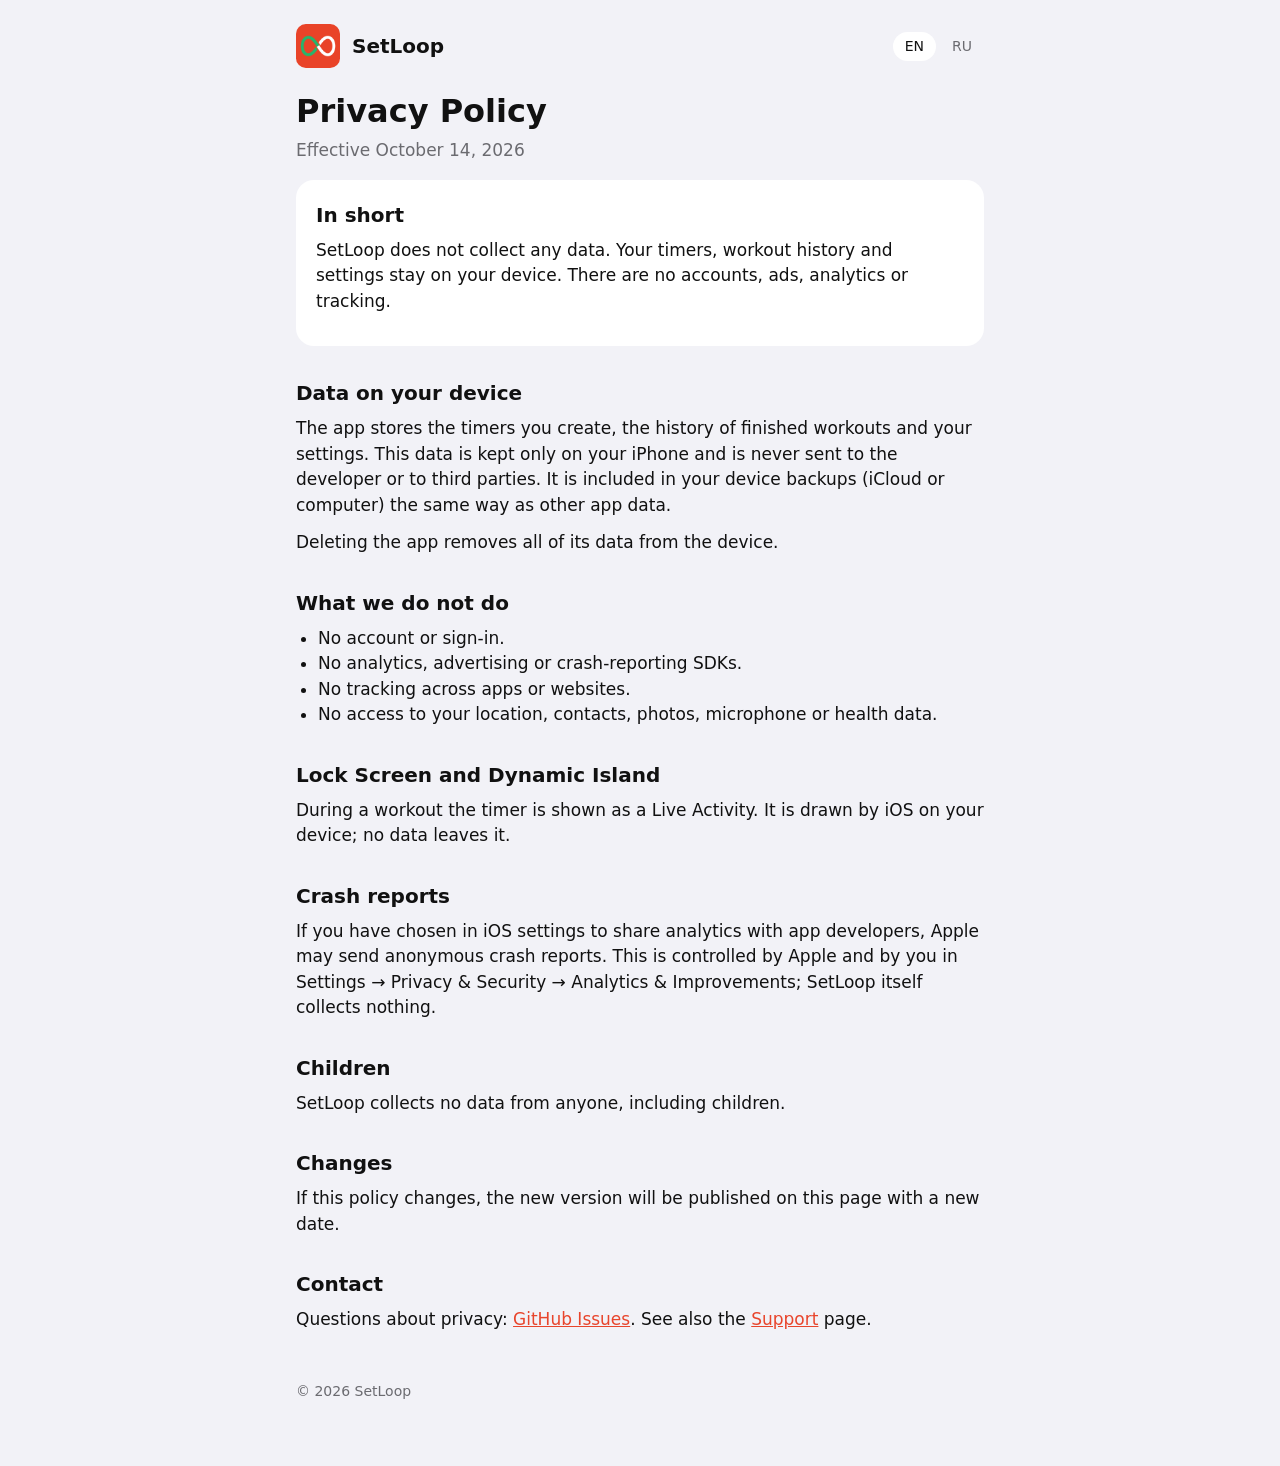
==== site/privacy/index.html @ 95d92388 "Add GitHub Pages site: home, privacy and support in RU and EN Deployed from site/ by the Pages workf" ====
<!doctype html>
<html lang="en">
<head>
<meta charset="utf-8">
<meta name="viewport" content="width=device-width, initial-scale=1">
<title>SetLoop — Privacy Policy</title>
<meta name="title-en" content="SetLoop — Privacy Policy">
<meta name="title-ru" content="SetLoop — Политика конфиденциальности">
<meta name="description" content="SetLoop does not collect, store on servers or share any personal data.">
<link rel="icon" href="../icon.png">
<link rel="stylesheet" href="../style.css">
<script src="../lang.js"></script>
</head>
<body>
<main>
  <header>
    <a class="home" href="../"><img src="../icon.png" alt="">SetLoop</a>
    <nav class="lang" aria-label="Language">
      <button data-set="en">EN</button>
      <button data-set="ru">RU</button>
    </nav>
  </header>

  <article data-lang="en" lang="en">
    <h1>Privacy Policy</h1>
    <p class="muted">Effective October 14, 2026</p>

    <div class="card">
      <h2>In short</h2>
      <p>SetLoop does not collect any data. Your timers, workout history and settings stay on your device. There are no accounts, ads, analytics or tracking.</p>
    </div>

    <h2>Data on your device</h2>
    <p>The app stores the timers you create, the history of finished workouts and your settings. This data is kept only on your iPhone and is never sent to the developer or to third parties. It is included in your device backups (iCloud or computer) the same way as other app data.</p>
    <p>Deleting the app removes all of its data from the device.</p>

    <h2>What we do not do</h2>
    <ul>
      <li>No account or sign-in.</li>
      <li>No analytics, advertising or crash-reporting SDKs.</li>
      <li>No tracking across apps or websites.</li>
      <li>No access to your location, contacts, photos, microphone or health data.</li>
    </ul>

    <h2>Lock Screen and Dynamic Island</h2>
    <p>During a workout the timer is shown as a Live Activity. It is drawn by iOS on your device; no data leaves it.</p>

    <h2>Crash reports</h2>
    <p>If you have chosen in iOS settings to share analytics with app developers, Apple may send anonymous crash reports. This is controlled by Apple and by you in Settings → Privacy &amp; Security → Analytics &amp; Improvements; SetLoop itself collects nothing.</p>

    <h2>Children</h2>
    <p>SetLoop collects no data from anyone, including children.</p>

    <h2>Changes</h2>
    <p>If this policy changes, the new version will be published on this page with a new date.</p>

    <h2>Contact</h2>
    <p>Questions about privacy: <a href="https://github.com/PersonaN1/SetLoop/issues">GitHub Issues</a>. See also the <a href="../support/">Support</a> page.</p>
  </article>

  <article data-lang="ru" lang="ru">
    <h1>Политика конфиденциальности</h1>
    <p class="muted">Действует с 14 октября 2026 года</p>

    <div class="card">
      <h2>Коротко</h2>
      <p>SetLoop не собирает никаких данных. Ваши таймеры, история тренировок и настройки остаются на устройстве. Нет аккаунтов, рекламы, аналитики и отслеживания.</p>
    </div>

    <h2>Данные на устройстве</h2>
    <p>Приложение хранит созданные вами таймеры, историю завершённых тренировок и настройки. Эти данные хранятся только на вашем iPhone и не передаются ни разработчику, ни третьим лицам. Они попадают в резервную копию устройства (iCloud или компьютер) так же, как данные других приложений.</p>
    <p>При удалении приложения все его данные удаляются с устройства.</p>

    <h2>Чего мы не делаем</h2>
    <ul>
      <li>Нет аккаунта и входа.</li>
      <li>Нет аналитики, рекламы и сторонних SDK для отчётов о сбоях.</li>
      <li>Нет отслеживания в других приложениях и на сайтах.</li>
      <li>Нет доступа к геопозиции, контактам, фото, микрофону и данным о здоровье.</li>
    </ul>

    <h2>Экран блокировки и Dynamic Island</h2>
    <p>Во время тренировки таймер показывается как Live Activity. Её рисует iOS на вашем устройстве, данные никуда не уходят.</p>

    <h2>Отчёты о сбоях</h2>
    <p>Если в настройках iOS вы разрешили делиться аналитикой с разработчиками, Apple может присылать анонимные отчёты о сбоях. Этим управляют Apple и вы сами в «Настройки» → «Конфиденциальность и безопасность» → «Аналитика и улучшения»; само приложение ничего не собирает.</p>

    <h2>Дети</h2>
    <p>SetLoop не собирает данные ни у кого, в том числе у детей.</p>

    <h2>Изменения</h2>
    <p>Если политика изменится, новая версия появится на этой странице с новой датой.</p>

    <h2>Связь</h2>
    <p>Вопросы о конфиденциальности: <a href="https://github.com/PersonaN1/SetLoop/issues">GitHub Issues</a>. Также см. страницу <a href="../support/">Поддержка</a>.</p>
  </article>

  <footer>© 2026 SetLoop</footer>
</main>
</body>
</html>
---- site/style.css ----
:root {
  --bg: #f2f2f7;
  --card: #fff;
  --fg: #111;
  --muted: #6b6b70;
  --accent: #e8452c;
  --line: #e2e2e7;
}
@media (prefers-color-scheme: dark) {
  :root {
    --bg: #000;
    --card: #1c1c1e;
    --fg: #f2f2f7;
    --muted: #98989f;
    --accent: #ff6a50;
    --line: #2c2c2e;
  }
}
* { box-sizing: border-box; }
body {
  margin: 0;
  background: var(--bg);
  color: var(--fg);
  font: 17px/1.5 -apple-system, BlinkMacSystemFont, "Segoe UI", system-ui, sans-serif;
  -webkit-text-size-adjust: 100%;
}
main { max-width: 720px; margin: 0 auto; padding: 24px 16px 64px; }
header { display: flex; align-items: center; gap: 12px; margin-bottom: 24px; }
header a.home { display: flex; align-items: center; gap: 12px; color: inherit; text-decoration: none; font-weight: 600; font-size: 20px; }
header img { width: 44px; height: 44px; border-radius: 22.37%; }
nav.lang { margin-left: auto; display: flex; gap: 4px; }
nav.lang button {
  font: inherit; font-size: 14px; border: 0; border-radius: 99px; padding: 4px 12px;
  background: transparent; color: var(--muted); cursor: pointer;
}
nav.lang button[aria-pressed="true"] { background: var(--card); color: var(--fg); }
h1 { font-size: 32px; line-height: 1.2; margin: 0 0 8px; }
h2 { font-size: 20px; margin: 32px 0 8px; }
p, ul { margin: 0 0 12px; }
ul { padding-left: 22px; }
a { color: var(--accent); }
.muted { color: var(--muted); }
.card { background: var(--card); border-radius: 18px; padding: 20px; margin: 16px 0; }
.card h2 { margin-top: 0; }
.hero { text-align: center; padding: 32px 0 8px; }
.hero img { width: 128px; height: 128px; border-radius: 22.37%; box-shadow: 0 4px 16px rgba(0, 0, 0, .15); }
.links { display: grid; gap: 12px; margin-top: 24px; }
.links a {
  display: block; background: var(--card); border-radius: 14px; padding: 16px 20px;
  color: var(--fg); text-decoration: none; font-weight: 600;
}
.links a span { display: block; font-weight: 400; color: var(--muted); font-size: 15px; }
.button {
  display: inline-block; background: var(--accent); color: #fff; text-decoration: none;
  font-weight: 600; border-radius: 12px; padding: 10px 18px;
}
footer { margin-top: 48px; font-size: 14px; color: var(--muted); }
/* Both languages are on every page; lang.js hides the other one. Without JS both stay visible. */
html.js [data-lang]:not(.shown) { display: none; }
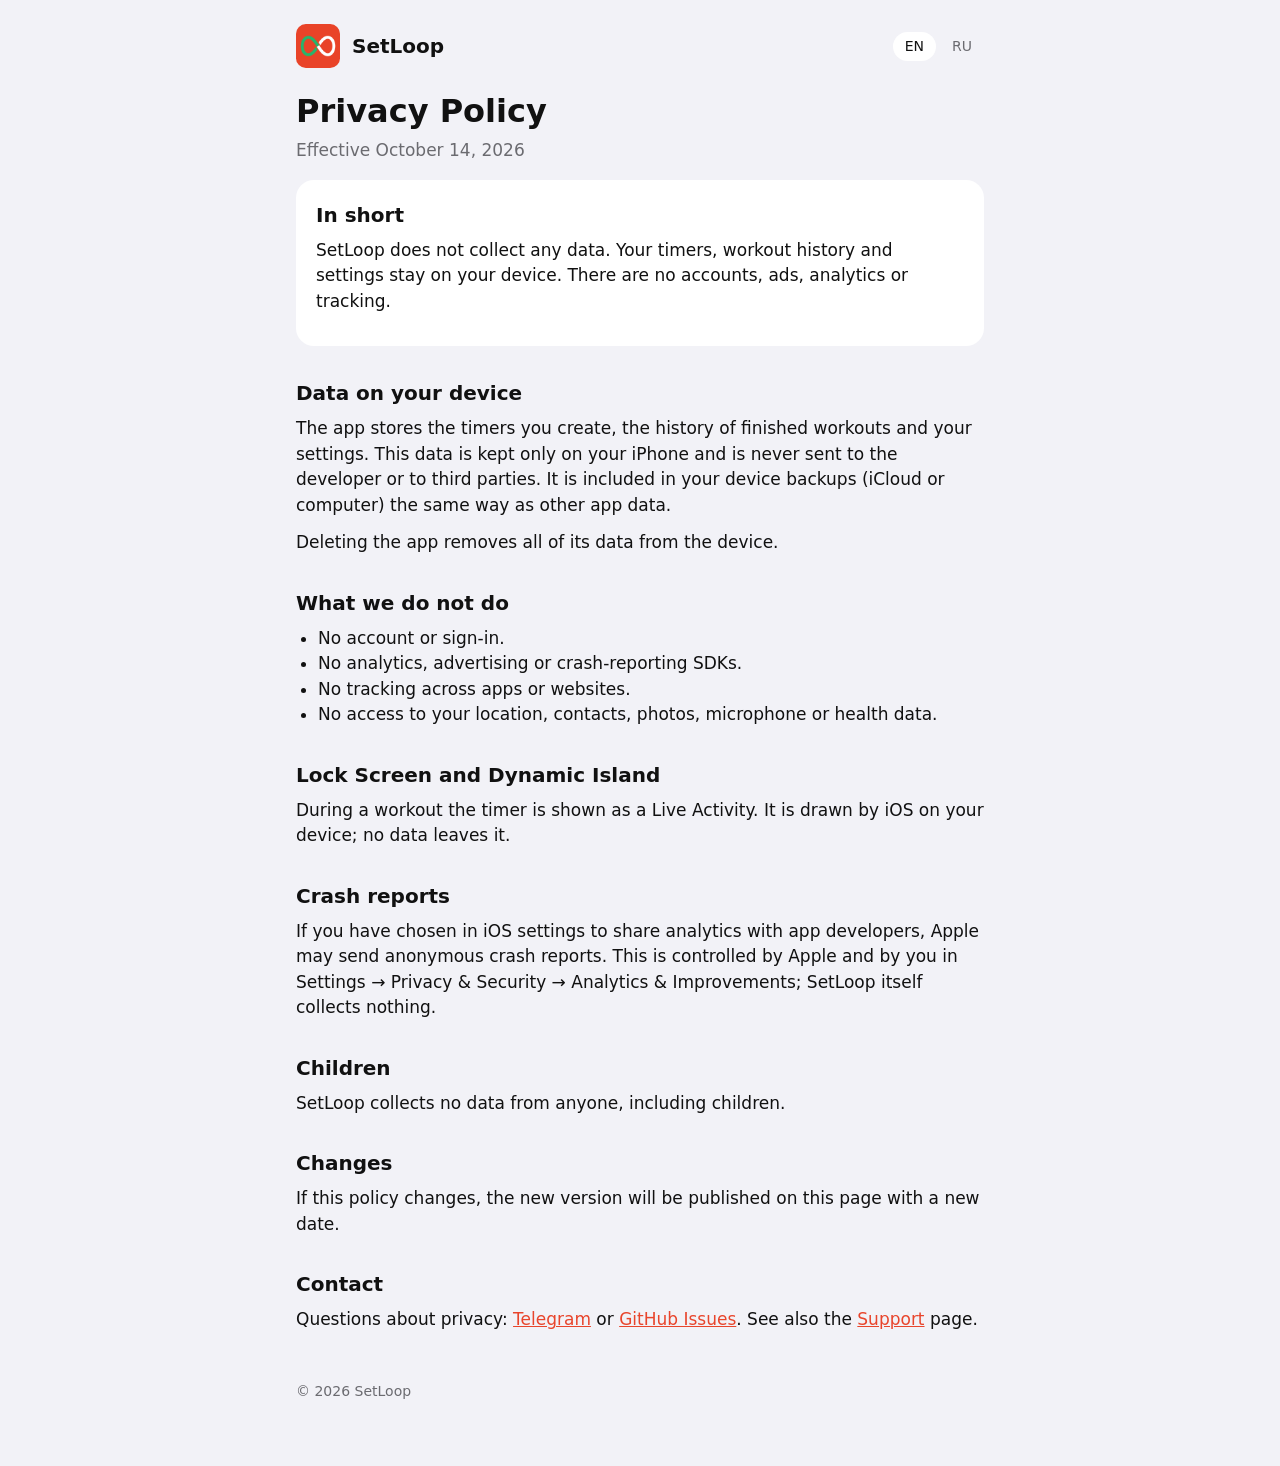
==== commit c4aa81f5: "Use Telegram as the main support contact Co-Authored-By: Claude Opus 5.5 <noreply@anthropic.com>" ====
--- a/site/privacy/index.html
+++ b/site/privacy/index.html
@@ -55,7 +55,7 @@
     <p>If this policy changes, the new version will be published on this page with a new date.</p>
 
     <h2>Contact</h2>
-    <p>Questions about privacy: <a href="https://github.com/PersonaN1/SetLoop/issues">GitHub Issues</a>. See also the <a href="../support/">Support</a> page.</p>
+    <p>Questions about privacy: <a href="https://t.me/setnewloop">Telegram</a> or <a href="https://github.com/PersonaN1/SetLoop/issues">GitHub Issues</a>. See also the <a href="../support/">Support</a> page.</p>
   </article>
 
   <article data-lang="ru" lang="ru">
@@ -92,7 +92,7 @@
     <p>Если политика изменится, новая версия появится на этой странице с новой датой.</p>
 
     <h2>Связь</h2>
-    <p>Вопросы о конфиденциальности: <a href="https://github.com/PersonaN1/SetLoop/issues">GitHub Issues</a>. Также см. страницу <a href="../support/">Поддержка</a>.</p>
+    <p>Вопросы о конфиденциальности: <a href="https://t.me/setnewloop">Telegram</a> или <a href="https://github.com/PersonaN1/SetLoop/issues">GitHub Issues</a>. Также см. страницу <a href="../support/">Поддержка</a>.</p>
   </article>
 
   <footer>© 2026 SetLoop</footer>
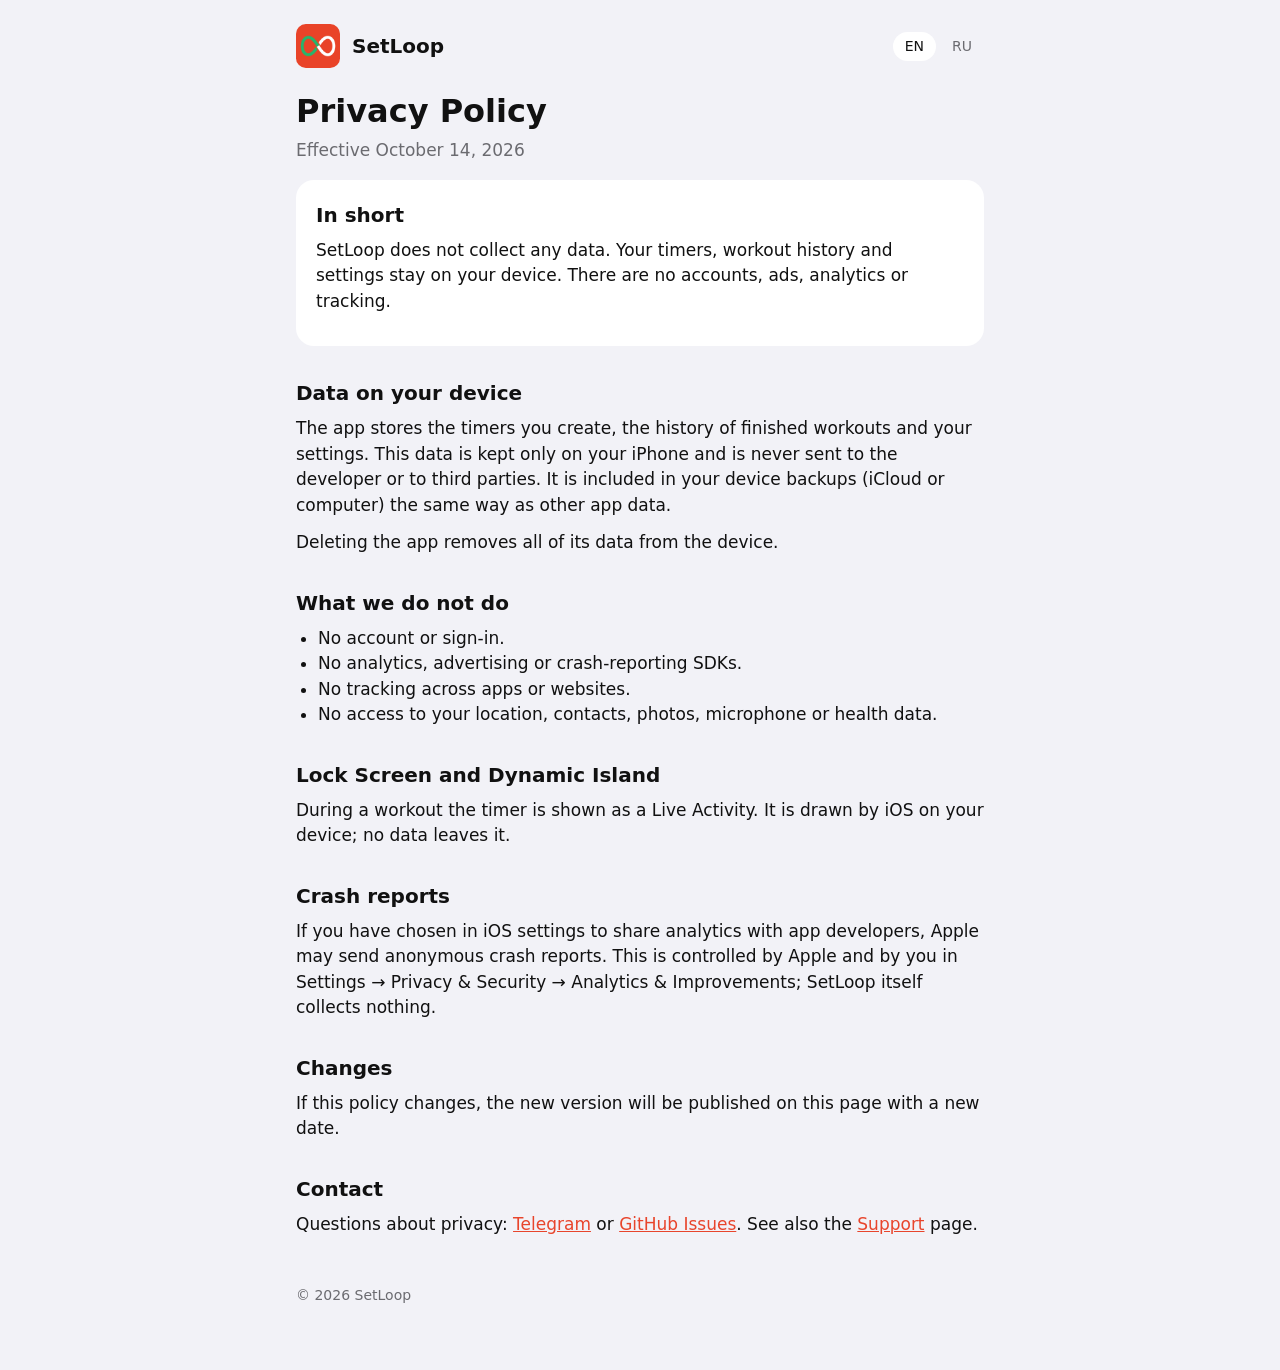
==== commit 4994bd6d: "Privacy: drop the Children section Co-Authored-By: Claude Opus 5.5 <noreply@anthropic.com>" ====
--- a/site/privacy/index.html
+++ b/site/privacy/index.html
@@ -48,9 +48,6 @@
     <h2>Crash reports</h2>
     <p>If you have chosen in iOS settings to share analytics with app developers, Apple may send anonymous crash reports. This is controlled by Apple and by you in Settings → Privacy &amp; Security → Analytics &amp; Improvements; SetLoop itself collects nothing.</p>
 
-    <h2>Children</h2>
-    <p>SetLoop collects no data from anyone, including children.</p>
-
     <h2>Changes</h2>
     <p>If this policy changes, the new version will be published on this page with a new date.</p>
 
@@ -85,9 +82,6 @@
     <h2>Отчёты о сбоях</h2>
     <p>Если в настройках iOS вы разрешили делиться аналитикой с разработчиками, Apple может присылать анонимные отчёты о сбоях. Этим управляют Apple и вы сами в «Настройки» → «Конфиденциальность и безопасность» → «Аналитика и улучшения»; само приложение ничего не собирает.</p>
 
-    <h2>Дети</h2>
-    <p>SetLoop не собирает данные ни у кого, в том числе у детей.</p>
-
     <h2>Изменения</h2>
     <p>Если политика изменится, новая версия появится на этой странице с новой датой.</p>
 
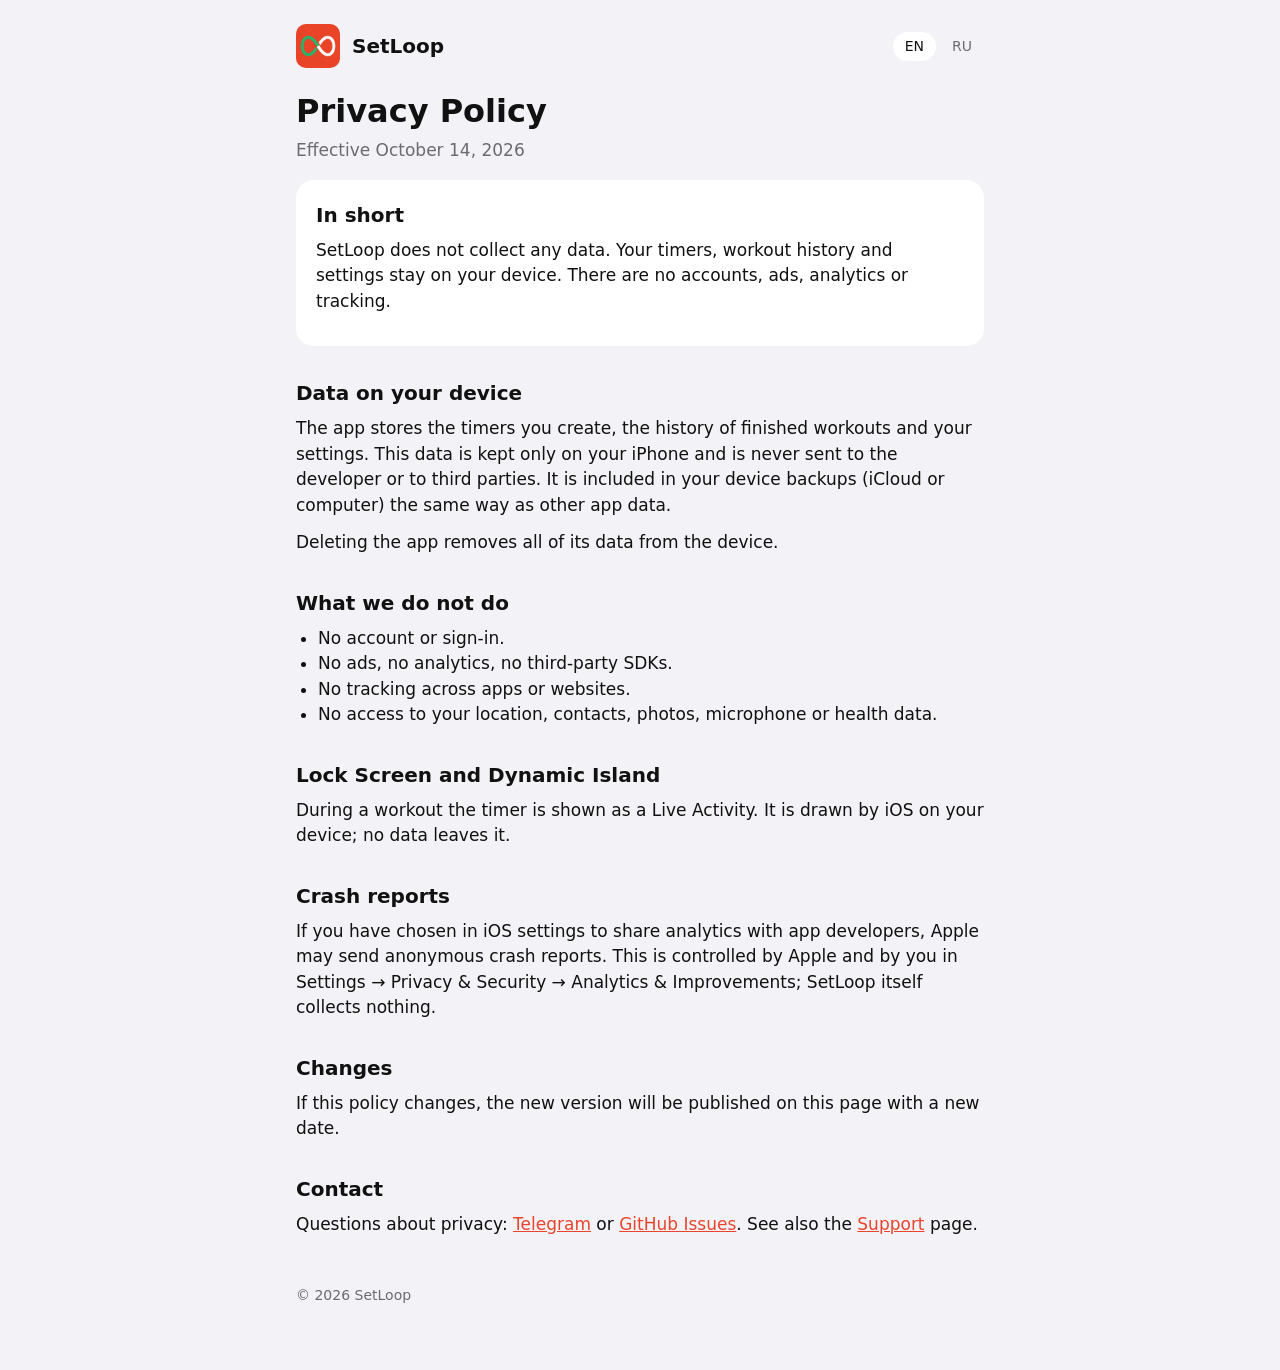
==== commit 32fc3ef1: "Site: Open Graph previews, clearer privacy wording Telegram and other messengers now show the title," ====
--- a/site/privacy/index.html
+++ b/site/privacy/index.html
@@ -7,8 +7,17 @@
 <meta name="title-en" content="SetLoop — Privacy Policy">
 <meta name="title-ru" content="SetLoop — Политика конфиденциальности">
 <meta name="description" content="SetLoop does not collect, store on servers or share any personal data.">
+<meta property="og:type" content="website">
+<meta property="og:site_name" content="SetLoop">
+<meta property="og:title" content="SetLoop — Privacy Policy">
+<meta property="og:description" content="SetLoop does not collect any data. Timers, history and settings stay on your iPhone.">
+<meta property="og:url" content="https://personan1.github.io/SetLoop/privacy/">
+<meta property="og:image" content="https://personan1.github.io/SetLoop/social-preview.png">
+<meta property="og:image:width" content="1280">
+<meta property="og:image:height" content="640">
+<meta name="twitter:card" content="summary_large_image">
 <link rel="icon" href="../icon.png">
-<link rel="stylesheet" href="../style.css">
+<link rel="stylesheet" href="../style.css?v=2">
 <script src="../lang.js"></script>
 </head>
 <body>
@@ -37,7 +46,7 @@
     <h2>What we do not do</h2>
     <ul>
       <li>No account or sign-in.</li>
-      <li>No analytics, advertising or crash-reporting SDKs.</li>
+      <li>No ads, no analytics, no third-party SDKs.</li>
       <li>No tracking across apps or websites.</li>
       <li>No access to your location, contacts, photos, microphone or health data.</li>
     </ul>
@@ -71,7 +80,7 @@
     <h2>Чего мы не делаем</h2>
     <ul>
       <li>Нет аккаунта и входа.</li>
-      <li>Нет аналитики, рекламы и сторонних SDK для отчётов о сбоях.</li>
+      <li>Нет рекламы, аналитики и сторонних SDK.</li>
       <li>Нет отслеживания в других приложениях и на сайтах.</li>
       <li>Нет доступа к геопозиции, контактам, фото, микрофону и данным о здоровье.</li>
     </ul>
--- a/site/style.css
+++ b/site/style.css
@@ -57,3 +57,32 @@
 footer { margin-top: 48px; font-size: 14px; color: var(--muted); }
 /* Both languages are on every page; lang.js hides the other one. Without JS both stay visible. */
 html.js [data-lang]:not(.shown) { display: none; }
+
+/* Step colors from StepColors.default. */
+:root { --work: #e8452c; --work-b: #9c2bb0; --rest: #1e8e52; --other: #5b6470; }
+.lead { font-size: 19px; }
+.badge {
+  display: inline-block; margin-top: 8px; background: var(--fg); color: var(--bg);
+  border-radius: 10px; padding: 8px 14px; font-size: 14px; font-weight: 600;
+}
+.shots {
+  display: flex; gap: 14px; overflow-x: auto; scroll-snap-type: x mandatory;
+  margin: 24px -16px; padding: 0 16px 8px; scrollbar-width: thin;
+}
+.shots figure { flex: 0 0 200px; margin: 0; scroll-snap-align: start; }
+.shots img {
+  display: block; width: 100%; height: auto; aspect-ratio: 1179 / 2556;
+  border-radius: 26px; box-shadow: 0 2px 10px rgba(0, 0, 0, .15);
+}
+.shots figcaption { font-size: 14px; color: var(--muted); margin-top: 8px; text-align: center; }
+@media (min-width: 860px) {
+  .shots { overflow: visible; margin: 24px 0; padding: 0; }
+  .shots figure { flex: 1 1 0; }
+}
+.how .level + .level { margin-top: 20px; }
+.how h3 { font-size: 17px; margin: 0 0 2px; }
+.how p { color: var(--muted); font-size: 15px; margin: 0 0 8px; }
+.how .repeat { font-size: 12px; color: var(--muted); margin-bottom: 2px; }
+.strip { display: flex; gap: 2px; height: 12px; border-radius: 6px; overflow: hidden; }
+.strip i { display: block; min-width: 2px; border-radius: 2px; }
+.telegram .button { margin-top: 4px; }
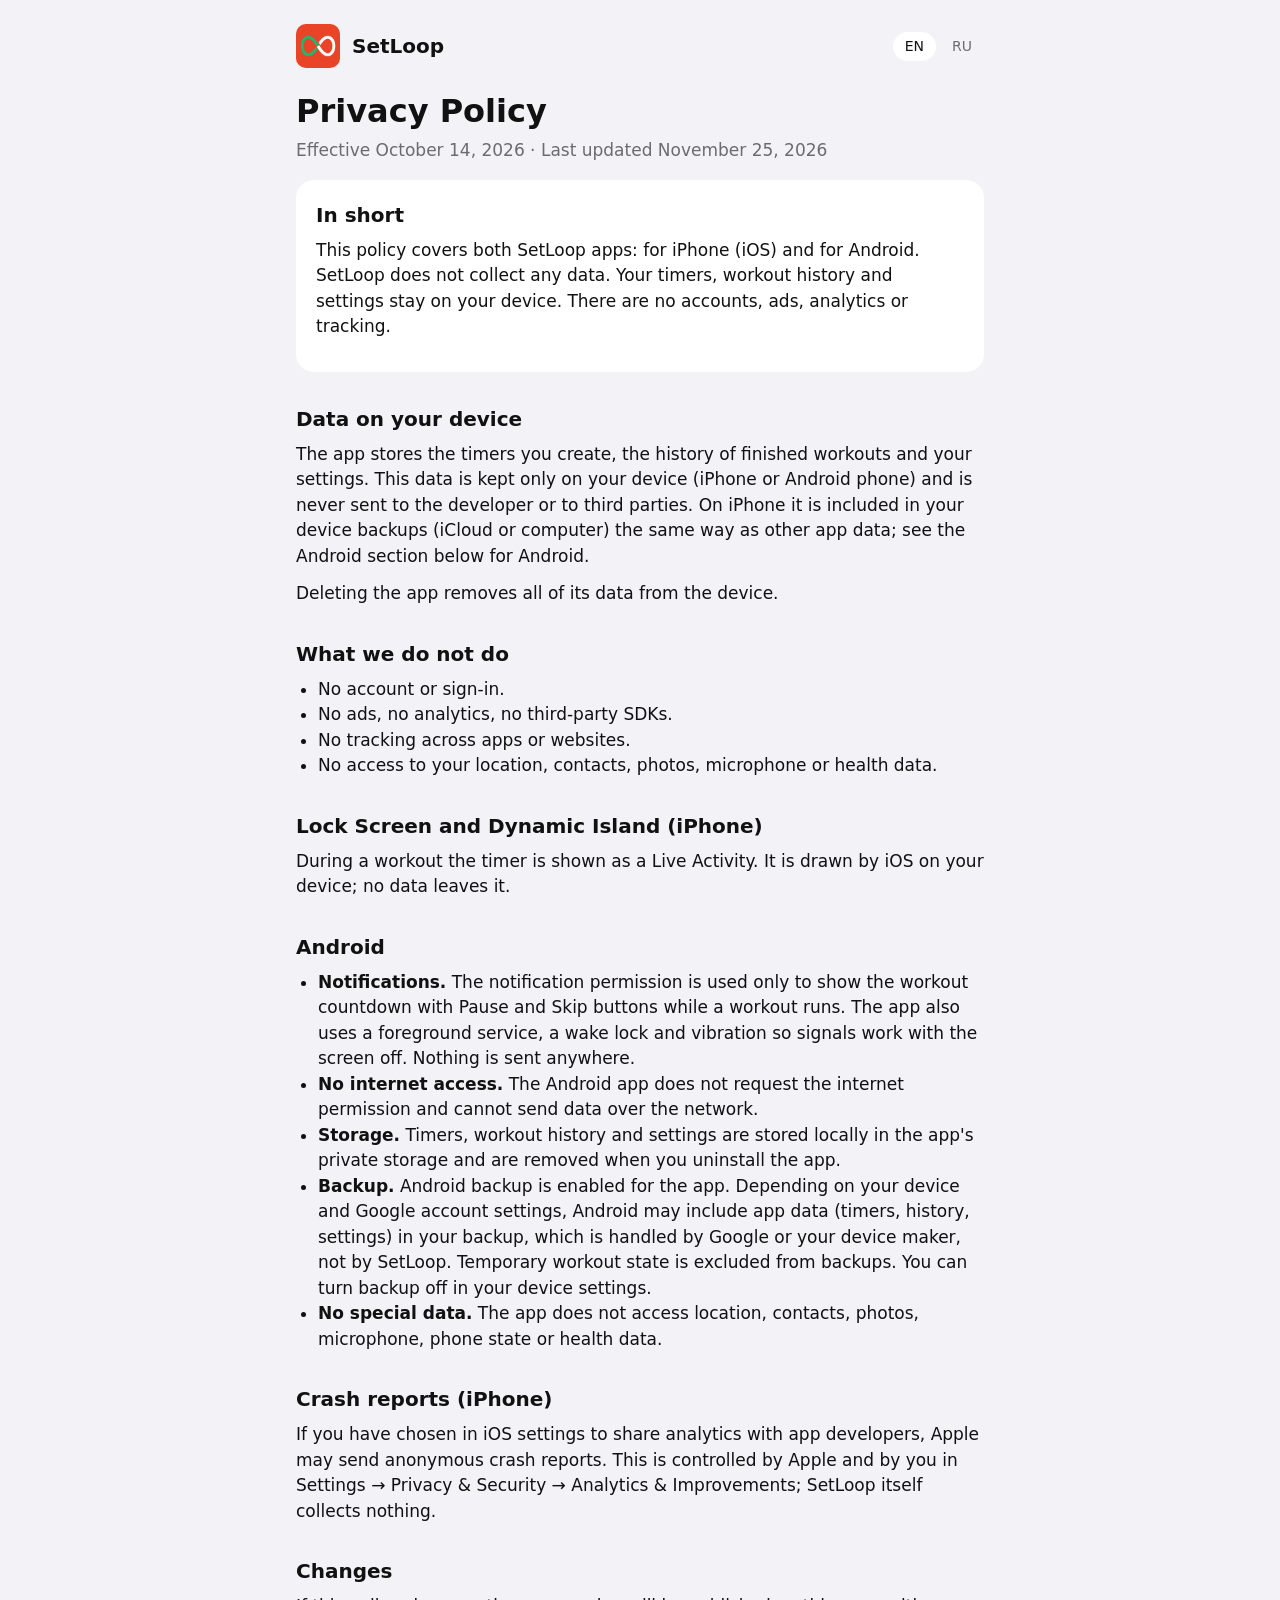
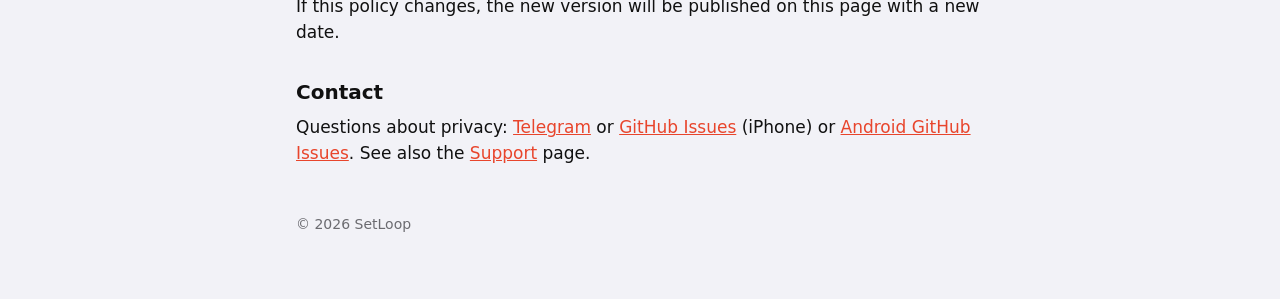
==== commit eb3c6d04: "feat(site): add Android version to product site APK download button next to the App Store, Android c" ====
--- a/site/privacy/index.html
+++ b/site/privacy/index.html
@@ -6,18 +6,18 @@
 <title>SetLoop — Privacy Policy</title>
 <meta name="title-en" content="SetLoop — Privacy Policy">
 <meta name="title-ru" content="SetLoop — Политика конфиденциальности">
-<meta name="description" content="SetLoop does not collect, store on servers or share any personal data.">
+<meta name="description" content="SetLoop for iPhone and Android does not collect, store on servers or share any personal data.">
 <meta property="og:type" content="website">
 <meta property="og:site_name" content="SetLoop">
 <meta property="og:title" content="SetLoop — Privacy Policy">
-<meta property="og:description" content="SetLoop does not collect any data. Timers, history and settings stay on your iPhone.">
+<meta property="og:description" content="SetLoop does not collect any data. On iPhone and Android, timers, history and settings stay on your device.">
 <meta property="og:url" content="https://personan1.github.io/SetLoop/privacy/">
 <meta property="og:image" content="https://personan1.github.io/SetLoop/social-preview.png">
 <meta property="og:image:width" content="1280">
 <meta property="og:image:height" content="640">
 <meta name="twitter:card" content="summary_large_image">
 <link rel="icon" href="../icon.png">
-<link rel="stylesheet" href="../style.css?v=2">
+<link rel="stylesheet" href="../style.css?v=3">
 <script src="../lang.js"></script>
 </head>
 <body>
@@ -32,15 +32,15 @@
 
   <article data-lang="en" lang="en">
     <h1>Privacy Policy</h1>
-    <p class="muted">Effective October 14, 2026</p>
+    <p class="muted">Effective October 14, 2026 · Last updated November 25, 2026</p>
 
     <div class="card">
       <h2>In short</h2>
-      <p>SetLoop does not collect any data. Your timers, workout history and settings stay on your device. There are no accounts, ads, analytics or tracking.</p>
+      <p>This policy covers both SetLoop apps: for iPhone (iOS) and for Android. SetLoop does not collect any data. Your timers, workout history and settings stay on your device. There are no accounts, ads, analytics or tracking.</p>
     </div>
 
     <h2>Data on your device</h2>
-    <p>The app stores the timers you create, the history of finished workouts and your settings. This data is kept only on your iPhone and is never sent to the developer or to third parties. It is included in your device backups (iCloud or computer) the same way as other app data.</p>
+    <p>The app stores the timers you create, the history of finished workouts and your settings. This data is kept only on your device (iPhone or Android phone) and is never sent to the developer or to third parties. On iPhone it is included in your device backups (iCloud or computer) the same way as other app data; see the Android section below for Android.</p>
     <p>Deleting the app removes all of its data from the device.</p>
 
     <h2>What we do not do</h2>
@@ -51,30 +51,39 @@
       <li>No access to your location, contacts, photos, microphone or health data.</li>
     </ul>
 
-    <h2>Lock Screen and Dynamic Island</h2>
+    <h2>Lock Screen and Dynamic Island (iPhone)</h2>
     <p>During a workout the timer is shown as a Live Activity. It is drawn by iOS on your device; no data leaves it.</p>
 
-    <h2>Crash reports</h2>
+    <h2>Android</h2>
+    <ul>
+      <li><b>Notifications.</b> The notification permission is used only to show the workout countdown with Pause and Skip buttons while a workout runs. The app also uses a foreground service, a wake lock and vibration so signals work with the screen off. Nothing is sent anywhere.</li>
+      <li><b>No internet access.</b> The Android app does not request the internet permission and cannot send data over the network.</li>
+      <li><b>Storage.</b> Timers, workout history and settings are stored locally in the app's private storage and are removed when you uninstall the app.</li>
+      <li><b>Backup.</b> Android backup is enabled for the app. Depending on your device and Google account settings, Android may include app data (timers, history, settings) in your backup, which is handled by Google or your device maker, not by SetLoop. Temporary workout state is excluded from backups. You can turn backup off in your device settings.</li>
+      <li><b>No special data.</b> The app does not access location, contacts, photos, microphone, phone state or health data.</li>
+    </ul>
+
+    <h2>Crash reports (iPhone)</h2>
     <p>If you have chosen in iOS settings to share analytics with app developers, Apple may send anonymous crash reports. This is controlled by Apple and by you in Settings → Privacy &amp; Security → Analytics &amp; Improvements; SetLoop itself collects nothing.</p>
 
     <h2>Changes</h2>
     <p>If this policy changes, the new version will be published on this page with a new date.</p>
 
     <h2>Contact</h2>
-    <p>Questions about privacy: <a href="https://t.me/setnewloop">Telegram</a> or <a href="https://github.com/PersonaN1/SetLoop/issues">GitHub Issues</a>. See also the <a href="../support/">Support</a> page.</p>
+    <p>Questions about privacy: <a href="https://t.me/setnewloop">Telegram</a> or <a href="https://github.com/PersonaN1/SetLoop/issues">GitHub Issues</a> (iPhone) or <a href="https://github.com/PersonaN1/SetLoop-Android/issues">Android GitHub Issues</a>. See also the <a href="../support/">Support</a> page.</p>
   </article>
 
   <article data-lang="ru" lang="ru">
     <h1>Политика конфиденциальности</h1>
-    <p class="muted">Действует с 14 октября 2026 года</p>
+    <p class="muted">Действует с 14 октября 2026 года · Обновлено 25 ноября 2026 года</p>
 
     <div class="card">
       <h2>Коротко</h2>
-      <p>SetLoop не собирает никаких данных. Ваши таймеры, история тренировок и настройки остаются на устройстве. Нет аккаунтов, рекламы, аналитики и отслеживания.</p>
+      <p>Эта политика относится к обоим приложениям SetLoop: для iPhone (iOS) и для Android. SetLoop не собирает никаких данных. Ваши таймеры, история тренировок и настройки остаются на устройстве. Нет аккаунтов, рекламы, аналитики и отслеживания.</p>
     </div>
 
     <h2>Данные на устройстве</h2>
-    <p>Приложение хранит созданные вами таймеры, историю завершённых тренировок и настройки. Эти данные хранятся только на вашем iPhone и не передаются ни разработчику, ни третьим лицам. Они попадают в резервную копию устройства (iCloud или компьютер) так же, как данные других приложений.</p>
+    <p>Приложение хранит созданные вами таймеры, историю завершённых тренировок и настройки. Эти данные хранятся только на вашем устройстве (iPhone или телефон Android) и не передаются ни разработчику, ни третьим лицам. На iPhone они попадают в резервную копию устройства (iCloud или компьютер) так же, как данные других приложений; об Android см. раздел ниже.</p>
     <p>При удалении приложения все его данные удаляются с устройства.</p>
 
     <h2>Чего мы не делаем</h2>
@@ -85,17 +94,26 @@
       <li>Нет доступа к геопозиции, контактам, фото, микрофону и данным о здоровье.</li>
     </ul>
 
-    <h2>Экран блокировки и Dynamic Island</h2>
+    <h2>Экран блокировки и Dynamic Island (iPhone)</h2>
     <p>Во время тренировки таймер показывается как Live Activity. Её рисует iOS на вашем устройстве, данные никуда не уходят.</p>
 
-    <h2>Отчёты о сбоях</h2>
+    <h2>Android</h2>
+    <ul>
+      <li><b>Уведомления.</b> Разрешение на уведомления используется только для показа отсчёта тренировки с кнопками паузы и пропуска, пока идёт тренировка. Приложение также использует службу переднего плана, блокировку пробуждения и вибрацию, чтобы сигналы работали при выключенном экране. Ничего никуда не отправляется.</li>
+      <li><b>Нет доступа в интернет.</b> Приложение для Android не запрашивает разрешение на доступ в интернет и не может передавать данные по сети.</li>
+      <li><b>Хранение.</b> Таймеры, история тренировок и настройки хранятся локально в закрытом хранилище приложения и удаляются при удалении приложения.</li>
+      <li><b>Резервное копирование.</b> Для приложения включено резервное копирование Android. В зависимости от настроек устройства и аккаунта Google Android может включать данные приложения (таймеры, историю, настройки) в вашу резервную копию; ею управляют Google или производитель устройства, а не SetLoop. Временное состояние тренировки в копию не попадает. Резервное копирование можно отключить в настройках устройства.</li>
+      <li><b>Нет особых данных.</b> Приложение не обращается к геопозиции, контактам, фото, микрофону, состоянию телефона и данным о здоровье.</li>
+    </ul>
+
+    <h2>Отчёты о сбоях (iPhone)</h2>
     <p>Если в настройках iOS вы разрешили делиться аналитикой с разработчиками, Apple может присылать анонимные отчёты о сбоях. Этим управляют Apple и вы сами в «Настройки» → «Конфиденциальность и безопасность» → «Аналитика и улучшения»; само приложение ничего не собирает.</p>
 
     <h2>Изменения</h2>
     <p>Если политика изменится, новая версия появится на этой странице с новой датой.</p>
 
     <h2>Связь</h2>
-    <p>Вопросы о конфиденциальности: <a href="https://t.me/setnewloop">Telegram</a> или <a href="https://github.com/PersonaN1/SetLoop/issues">GitHub Issues</a>. Также см. страницу <a href="../support/">Поддержка</a>.</p>
+    <p>Вопросы о конфиденциальности: <a href="https://t.me/setnewloop">Telegram</a> или <a href="https://github.com/PersonaN1/SetLoop/issues">GitHub Issues</a> (iPhone) или <a href="https://github.com/PersonaN1/SetLoop-Android/issues">GitHub Issues для Android</a>. Также см. страницу <a href="../support/">Поддержка</a>.</p>
   </article>
 
   <footer>© 2026 SetLoop</footer>
--- a/site/style.css
+++ b/site/style.css
@@ -61,10 +61,6 @@
 /* Step colors from StepColors.default. */
 :root { --work: #e8452c; --work-b: #9c2bb0; --rest: #1e8e52; --other: #5b6470; }
 .lead { font-size: 19px; }
-.badge {
-  display: inline-block; margin-top: 8px; background: var(--fg); color: var(--bg);
-  border-radius: 10px; padding: 8px 14px; font-size: 14px; font-weight: 600;
-}
 .shots {
   display: flex; gap: 14px; overflow-x: auto; scroll-snap-type: x mandatory;
   margin: 24px -16px; padding: 0 16px 8px; scrollbar-width: thin;
@@ -85,4 +81,10 @@
 .how .repeat { font-size: 12px; color: var(--muted); margin-bottom: 2px; }
 .strip { display: flex; gap: 2px; height: 12px; border-radius: 6px; overflow: hidden; }
 .strip i { display: block; min-width: 2px; border-radius: 2px; }
-.telegram .button { margin-top: 4px; }
+.telegram .button, .sibling .button { margin-top: 4px; }
+.store { margin-top: 16px; }
+.store + .store { margin-top: 8px; }
+.install { margin-top: 12px; }
+.install summary { cursor: pointer; font-weight: 600; }
+.install ol { margin: 8px 0; padding-left: 22px; }
+.install p { font-size: 15px; color: var(--muted); margin: 0; }
